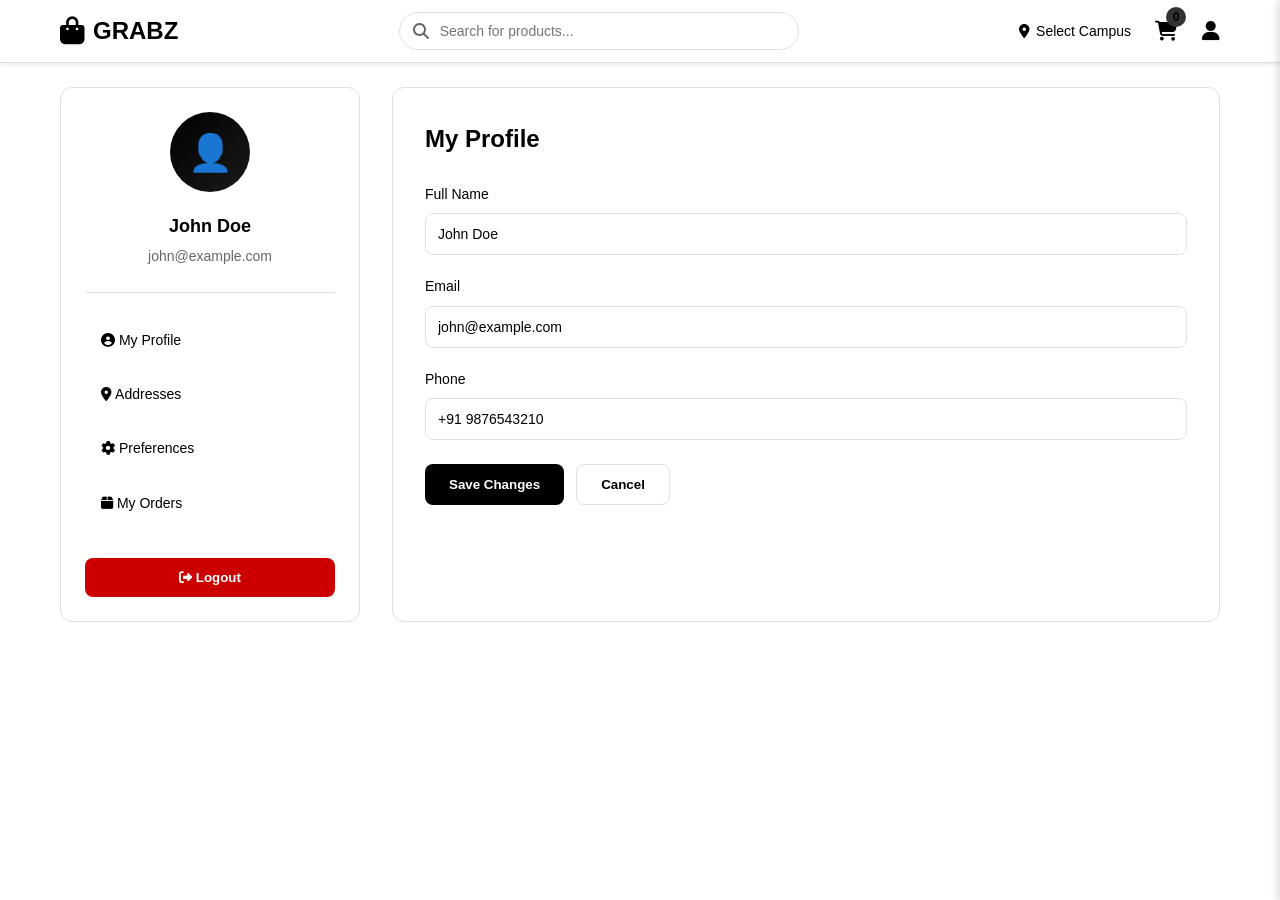
==== pages/account.html @ 6dca1f53 "beta 1.0v" ====
<!DOCTYPE html>
<html lang="en">
<head>
    <meta charset="UTF-8">
    <meta name="viewport" content="width=device-width, initial-scale=1.0">
    <title>Account - GRABZ</title>
    <link rel="stylesheet" href="../assets/css/styles.css">
    <link rel="stylesheet" href="https://cdnjs.cloudflare.com/ajax/libs/font-awesome/6.4.0/css/all.min.css">
</head>
<body>
    <!-- Header -->
    <header class="header">
        <div class="header-top">
            <div class="container">
                <div class="header-content">
                    <div class="logo">
                        <i class="fas fa-shopping-bag"></i>
                        <span>GRABZ</span>
                    </div>
                    
                    <div class="search-container">
                        <input type="text" placeholder="Search for products..." class="search-input">
                        <i class="fas fa-search"></i>
                    </div>
                    
                    <div class="header-actions">
                        <div class="location">
                            <i class="fas fa-map-marker-alt"></i>
                            <span>Select Campus</span>
                        </div>
                        <div class="cart-icon">
                            <i class="fas fa-shopping-cart"></i>
                            <span class="cart-count">0</span>
                        </div>
                        <div class="account-icon">
                            <i class="fas fa-user"></i>
                        </div>
                    </div>
                </div>
            </div>
        </div>
    </header>

    <!-- Main Content -->
    <main class="main-content">
        <div class="container">
            <div class="account-container">
                <!-- Sidebar -->
                <aside class="account-sidebar">
                    <div class="account-avatar">
                        <div class="avatar-circle">👤</div>
                    </div>
                    
                    <div class="account-user-info">
                        <div class="account-user-name">John Doe</div>
                        <div class="account-user-email">john@example.com</div>
                    </div>

                    <ul class="account-menu">
                        <li><a data-section="profile-section" class="active">
                            <i class="fas fa-user-circle"></i> My Profile
                        </a></li>
                        <li><a data-section="addresses-section">
                            <i class="fas fa-map-marker-alt"></i> Addresses
                        </a></li>
                        <li><a data-section="preferences-section">
                            <i class="fas fa-cog"></i> Preferences
                        </a></li>
                        <li><a href="../pages/orders.html">
                            <i class="fas fa-box"></i> My Orders
                        </a></li>
                    </ul>

                    <button class="account-logout-btn">
                        <i class="fas fa-sign-out-alt"></i> Logout
                    </button>
                </aside>

                <!-- Content -->
                <div class="account-content">
                    <!-- Profile Section -->
                    <section class="account-section active" id="profile-section">
                        <h2>My Profile</h2>
                        
                        <div class="form-group">
                            <label class="form-label">Full Name</label>
                            <input type="text" class="form-input" id="fullName" placeholder="Enter your full name">
                        </div>

                        <div class="form-group">
                            <label class="form-label">Email</label>
                            <input type="email" class="form-input" id="email" placeholder="Enter your email">
                        </div>

                        <div class="form-group">
                            <label class="form-label">Phone</label>
                            <input type="tel" class="form-input" id="phone" placeholder="Enter your phone number">
                        </div>

                        <div class="form-actions">
                            <button class="btn-save">Save Changes</button>
                            <button class="btn-cancel">Cancel</button>
                        </div>
                    </section>

                    <!-- Addresses Section -->
                    <section class="account-section" id="addresses-section">
                        <h2>My Addresses</h2>
                        
                        <div id="addressesContainer" style="margin-bottom: 24px;">
                            <!-- Addresses will be loaded here -->
                        </div>

                        <div class="form-actions">
                            <button class="btn-save">Add New Address</button>
                        </div>
                    </section>

                    <!-- Preferences Section -->
                    <section class="account-section" id="preferences-section">
                        <h2>Preferences</h2>
                        
                        <div class="preference-item">
                            <div>
                                <div class="preference-label">Push Notifications</div>
                                <div class="preference-description">Get notified about orders and promotions</div>
                            </div>
                            <div class="toggle-switch active" id="pref-notifications"></div>
                        </div>

                        <div class="preference-item">
                            <div>
                                <div class="preference-label">Newsletter</div>
                                <div class="preference-description">Receive weekly deals and updates</div>
                            </div>
                            <div class="toggle-switch" id="pref-newsletter"></div>
                        </div>

                        <div class="preference-item">
                            <div>
                                <div class="preference-label">Save Cards</div>
                                <div class="preference-description">Save payment methods for faster checkout</div>
                            </div>
                            <div class="toggle-switch active" id="pref-savedCards"></div>
                        </div>
                    </section>
                </div>
            </div>
        </div>
    </main>

    <!-- Shopping Cart Sidebar -->
    <aside class="cart-sidebar" id="cartSidebar">
        <div class="cart-header">
            <h3>Your Cart</h3>
            <button class="close-cart">
                <i class="fas fa-times"></i>
            </button>
        </div>
        <div class="cart-items" id="cartItems">
            <p class="empty-cart">Your cart is empty</p>
        </div>
        <div class="cart-footer">
            <div class="cart-total">
                <span>Total:</span>
                <span id="cartTotal">₹0</span>
            </div>
            <button class="checkout-btn">Checkout</button>
        </div>
    </aside>

    <!-- Cart Overlay -->
    <div class="cart-overlay" id="cartOverlay"></div>

    <script src="../assets/js/products.js"></script>
    <script src="../assets/js/cart.js"></script>
    <script src="../assets/js/utils.js"></script>
    <script src="../assets/js/account.js"></script>
</body>
</html>
---- assets/css/styles.css ----
/* ===== Master Stylesheet ===== */

/* Import all stylesheets */
@import url('./variables.css');
@import url('./base.css');
@import url('./header.css');
@import url('./products.css');
@import url('./cart.css');
@import url('./search.css');
@import url('./orders.css');
@import url('./account.css');
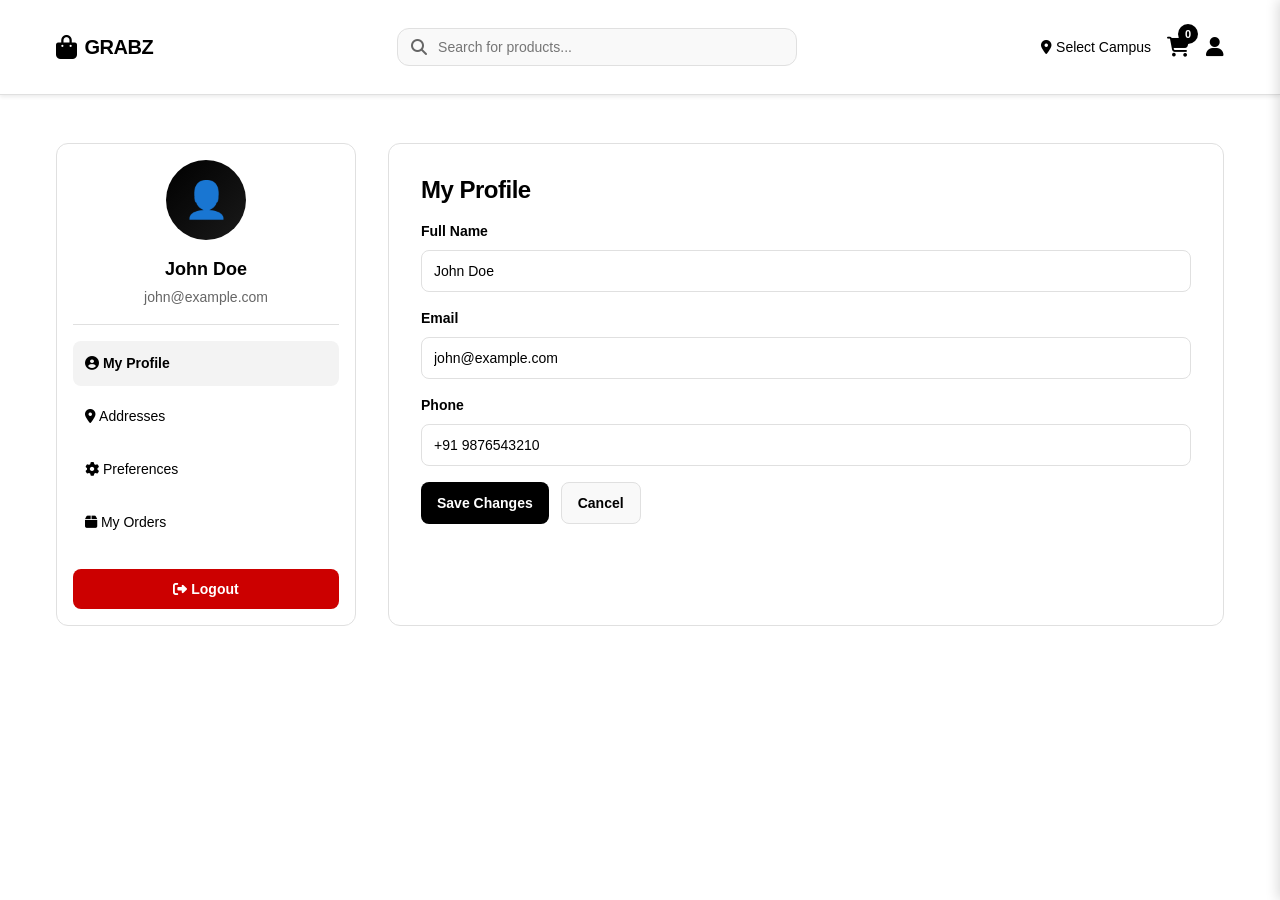
==== commit 041ad4c5: "beta 1.1v" ====
--- a/pages/account.html
+++ b/pages/account.html
@@ -24,7 +24,7 @@
                     </div>
                     
                     <div class="header-actions">
-                        <div class="location">
+                        <div class="location" onclick="openCampusModal()">
                             <i class="fas fa-map-marker-alt"></i>
                             <span>Select Campus</span>
                         </div>
@@ -172,6 +172,54 @@
     <!-- Cart Overlay -->
     <div class="cart-overlay" id="cartOverlay"></div>
 
+    <!-- Campus Selection Modal -->
+    <div id="campusModal" class="modal">
+        <div class="modal-content">
+            <div class="modal-header">
+                <h2>Select Your Campus</h2>
+                <button class="modal-close" onclick="closeCampusModal()">×</button>
+            </div>
+            <div id="campusOptions" class="campus-options">
+            </div>
+        </div>
+    </div>
+
+    <!-- Order Confirmation Modal -->
+    <div id="orderModal" class="modal">
+        <div class="modal-content">
+            <div class="modal-header">
+                <h2>Confirm Your Order</h2>
+                <button class="modal-close" onclick="closeOrderModal()">×</button>
+            </div>
+            <div class="order-summary">
+                <div class="order-summary-item">
+                    <span class="order-summary-label">Campus:</span>
+                    <span class="order-summary-value" id="modalCampus">Select Campus</span>
+                </div>
+                <div class="order-summary-item">
+                    <span class="order-summary-label">Items:</span>
+                    <span class="order-summary-value" id="modalItems">0</span>
+                </div>
+                <div class="order-summary-item">
+                    <span class="order-summary-label">Delivery Time:</span>
+                    <span class="order-summary-value" id="modalDeliveryTime">10:30 AM</span>
+                </div>
+                <div class="order-summary-total">
+                    <span class="order-summary-total-label">Total:</span>
+                    <span class="order-summary-total-value" id="modalOrderTotal">₹0</span>
+                </div>
+            </div>
+            <div class="modal-actions">
+                <button class="modal-btn modal-btn-confirm" onclick="confirmOrder()">Place Order</button>
+                <button class="modal-btn modal-btn-cancel" onclick="closeOrderModal()">Cancel</button>
+            </div>
+        </div>
+    </div>
+
+    <!-- Order Tracking -->
+    <div id="orderTracker" class="modal">
+    </div>
+
     <script src="../assets/js/products.js"></script>
     <script src="../assets/js/cart.js"></script>
     <script src="../assets/js/utils.js"></script>
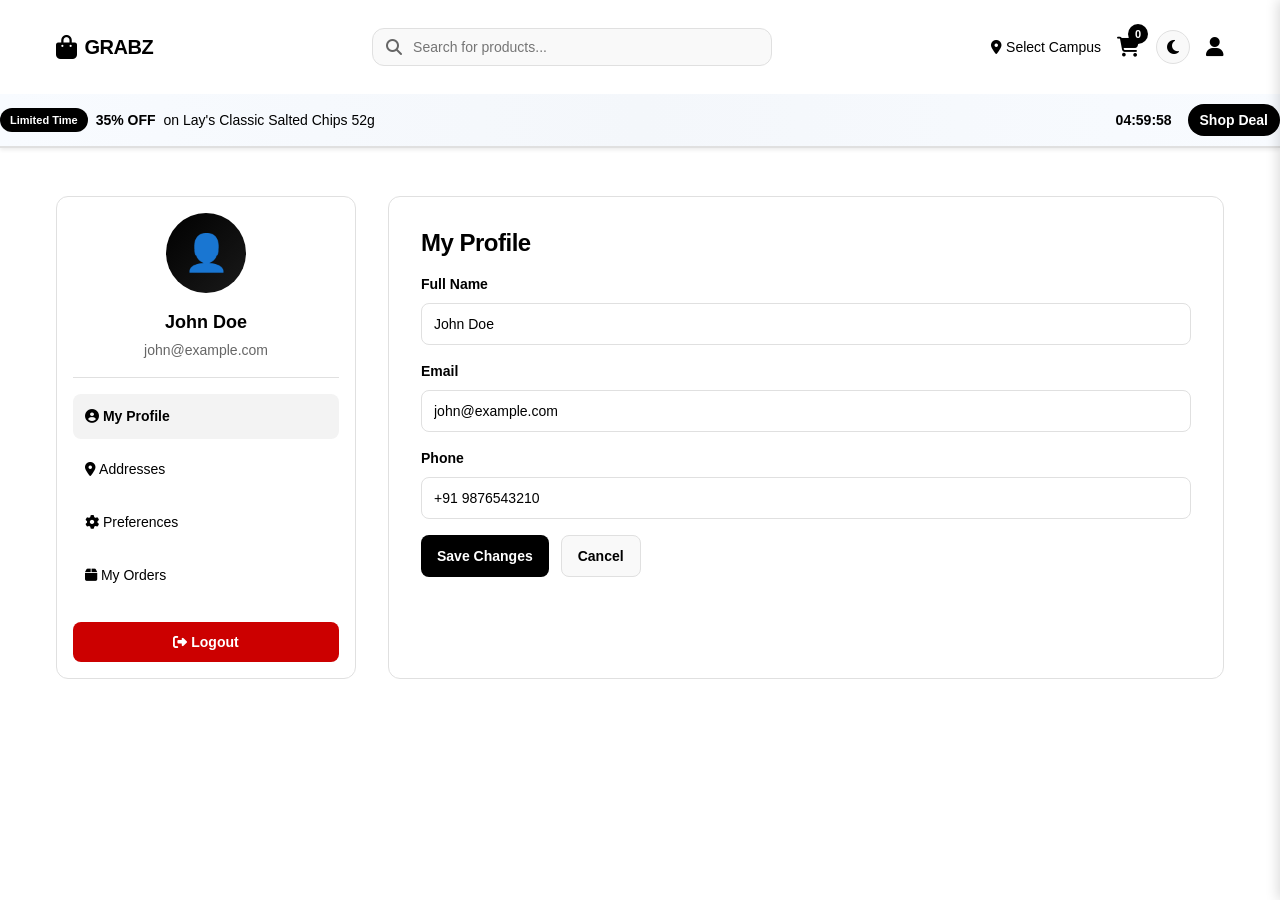
==== commit e5855d22: "beta 1.1v" ====
--- a/pages/account.html
+++ b/pages/account.html
@@ -39,6 +39,10 @@
                 </div>
             </div>
         </div>
+
+        <!-- Offers Banner -->
+        <div id="offersBanner" class="offers-banner" style="display:none;"></div>
+
     </header>
 
     <!-- Main Content -->
--- a/assets/css/styles.css
+++ b/assets/css/styles.css
@@ -9,3 +9,4 @@
 @import url('./search.css');
 @import url('./orders.css');
 @import url('./account.css');
+@import url('./tweaks.css');
